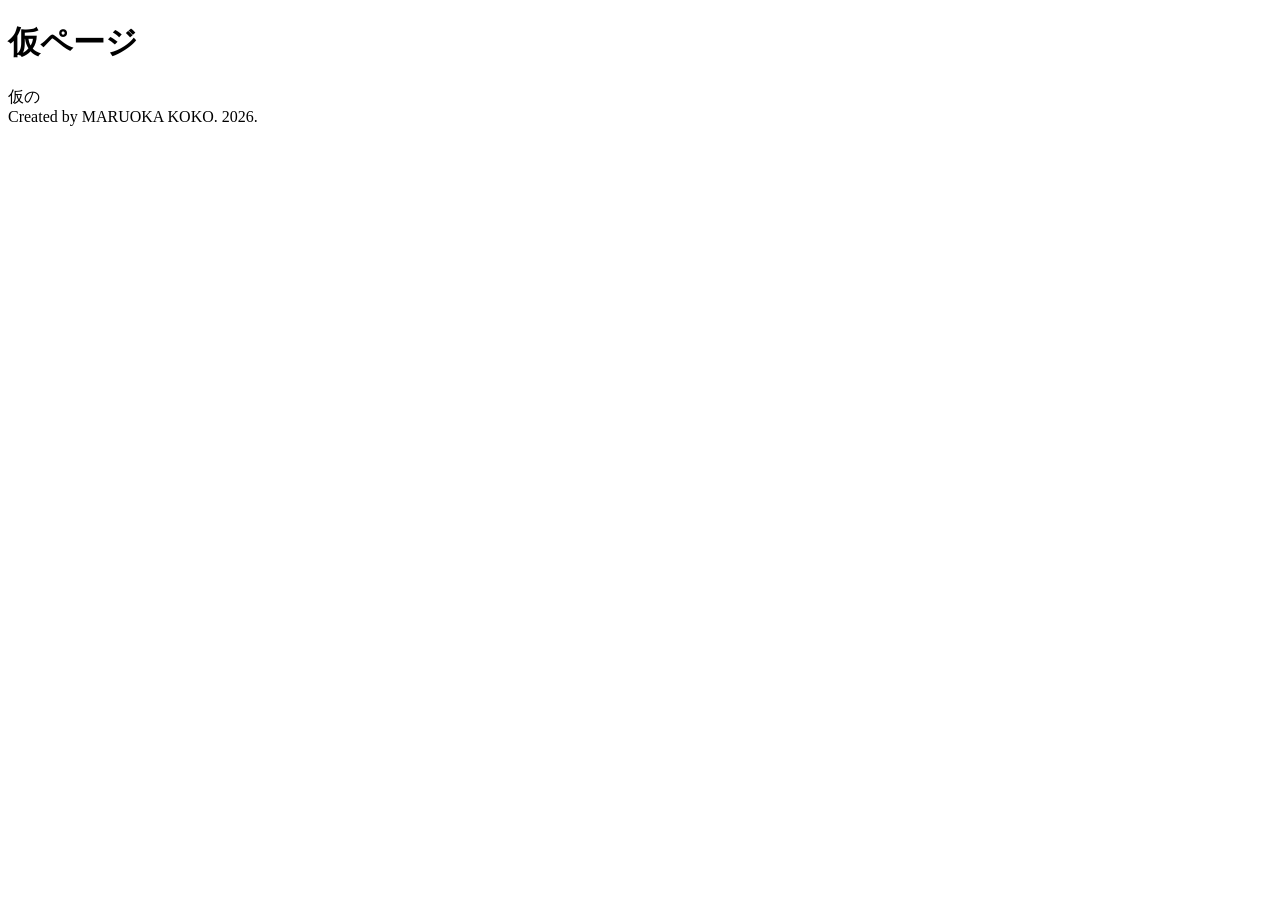
==== docs/index.html @ e505d722 "Add files via upload" ====
<!DOCTYPE html>
<html lang="ja">
<head>
    <meta charset="UTF-8">
    <meta name="viewport" content="width=device-width, initial-scale=1.0">
    <title>グループB</title>
    <link rel="stylesheet" href="style.css">
</head>
<body>
    <header>
        <h1>仮ページ</h1>
    </header>

    
    <main>仮の</main>

    <footer>Created by MARUOKA KOKO. 2026.</footer>


</body>
</html>
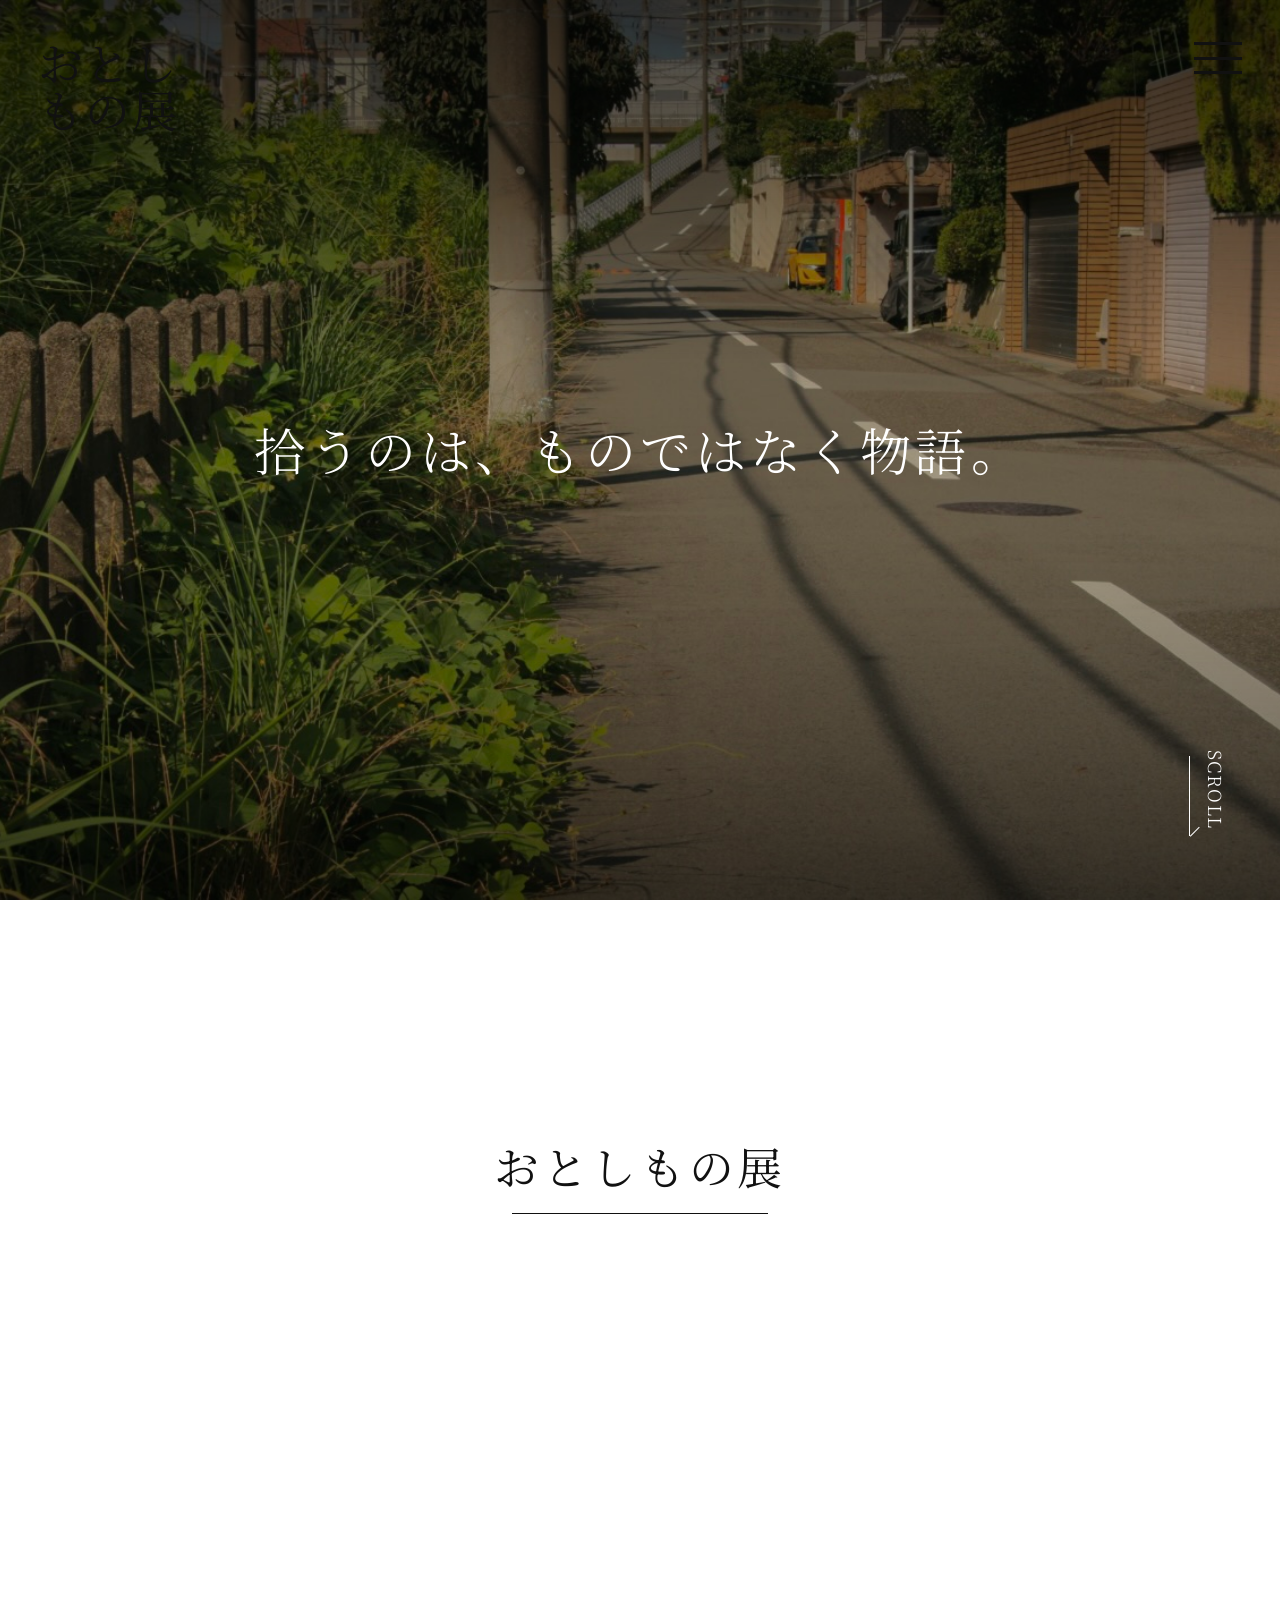
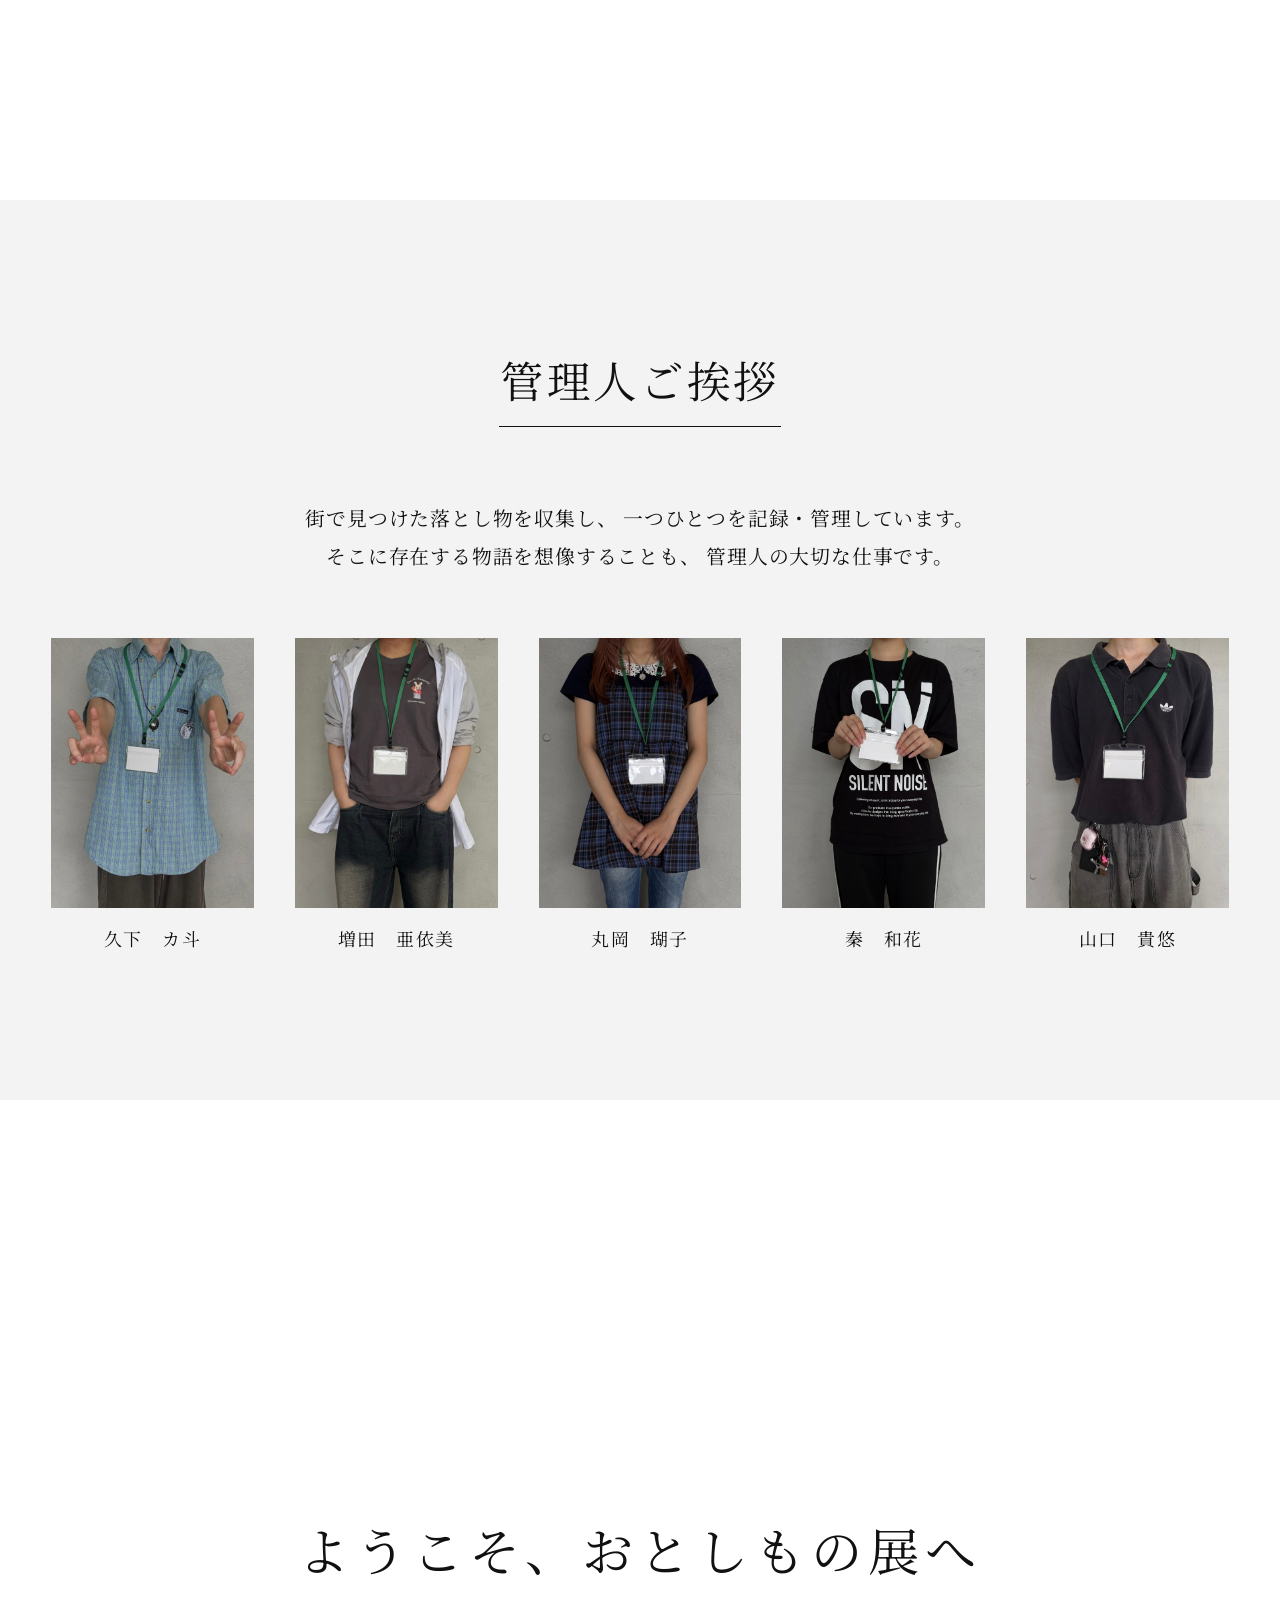
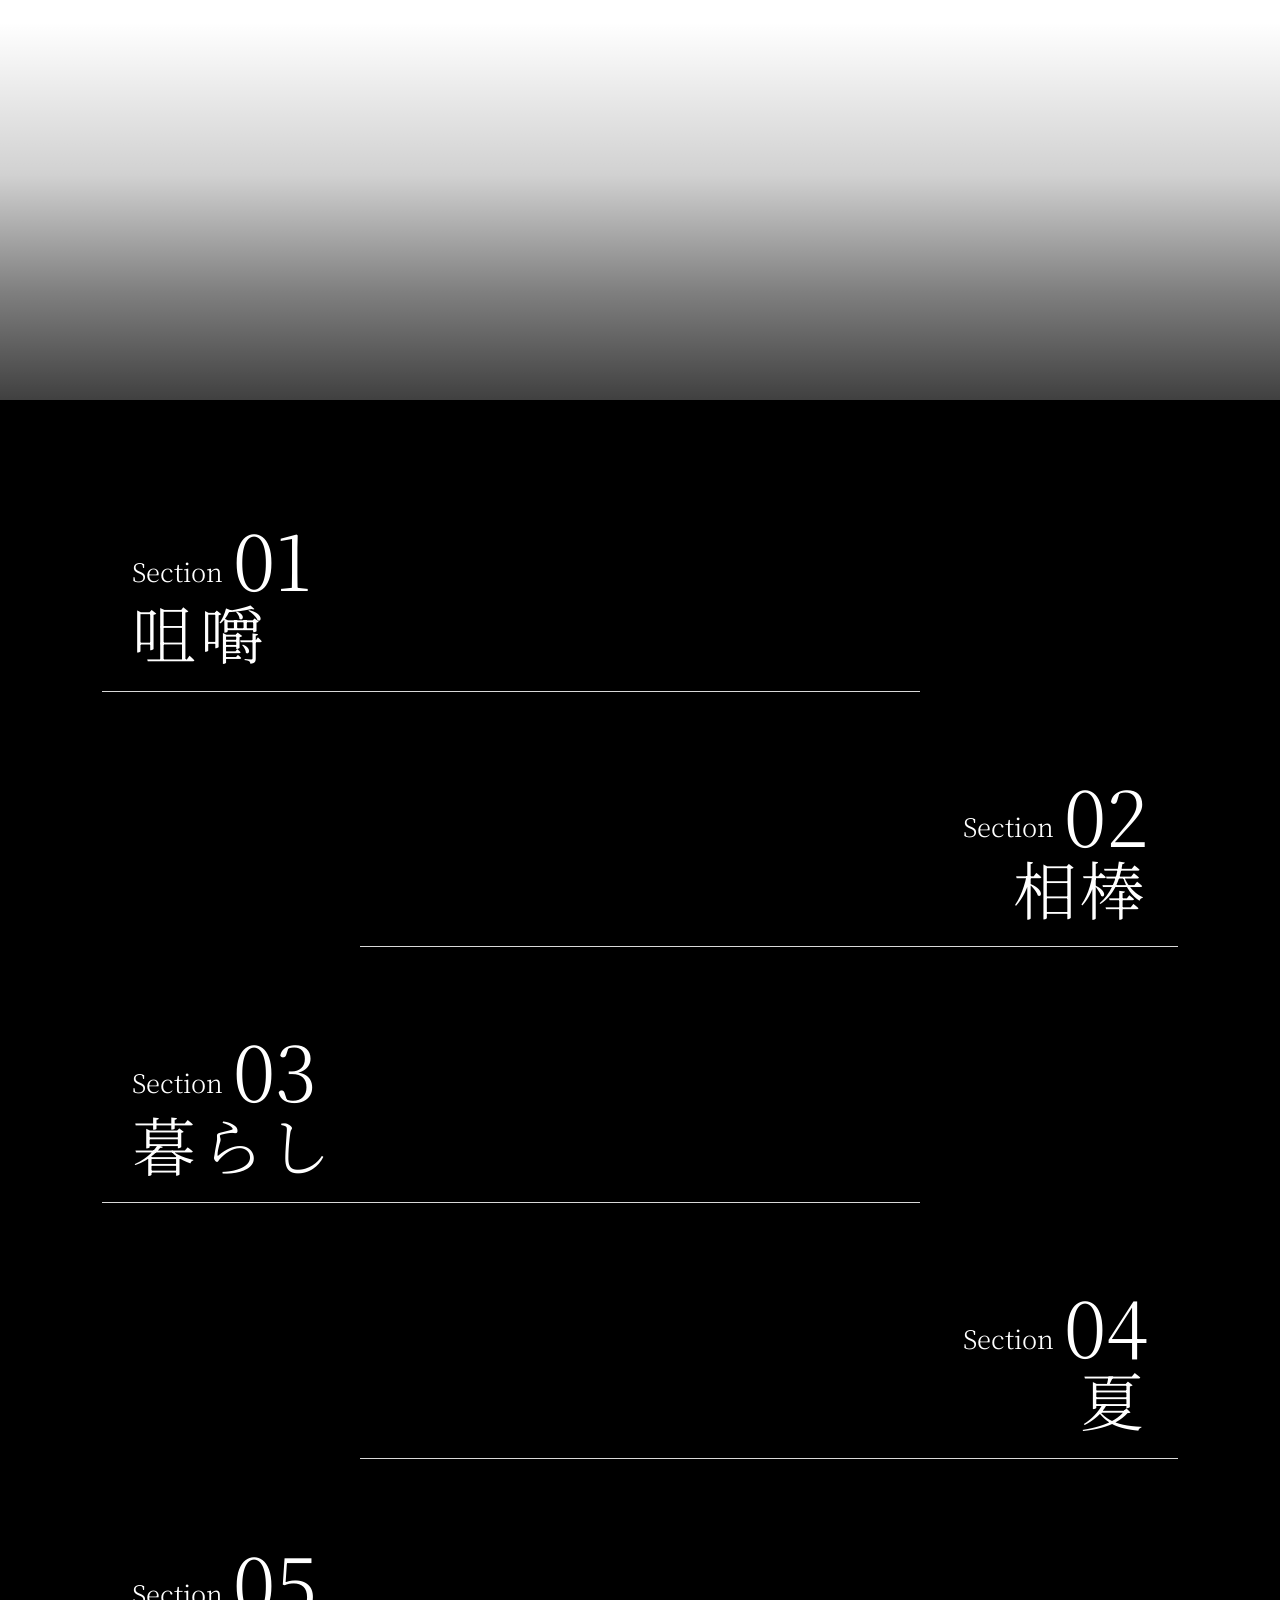
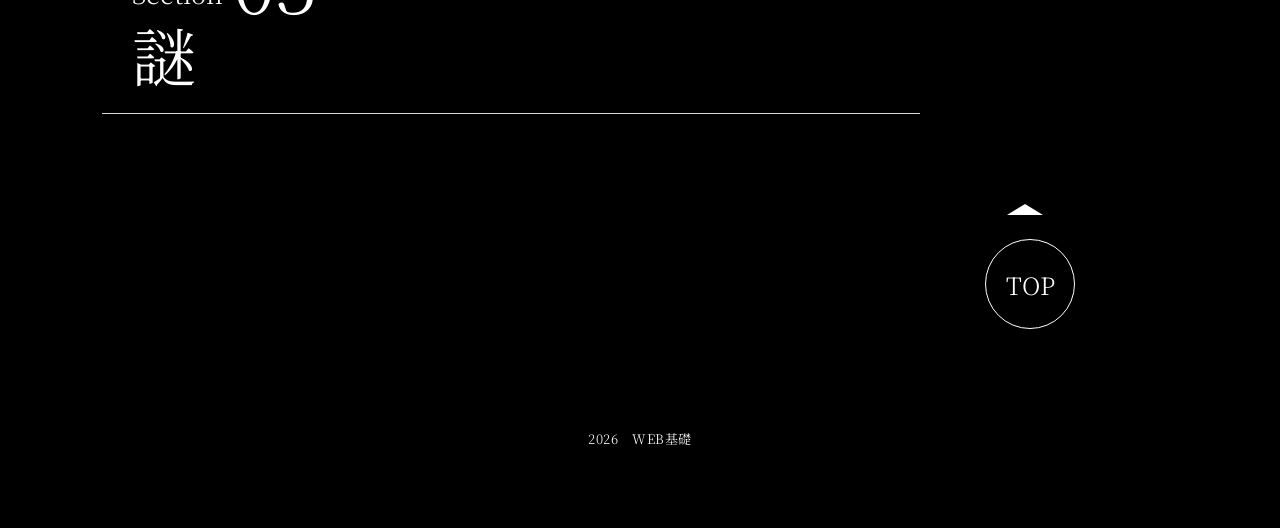
==== commit 4e91e1c7: "Add files via upload" ====
--- a/docs/index.html
+++ b/docs/index.html
@@ -1,21 +1,1029 @@
 <!DOCTYPE html>
 <html lang="ja">
+
 <head>
-    <meta charset="UTF-8">
-    <meta name="viewport" content="width=device-width, initial-scale=1.0">
-    <title>グループB</title>
-    <link rel="stylesheet" href="style.css">
+
+  <!-- ========================================
+       基本設定
+  ========================================= -->
+
+  <meta charset="UTF-8">
+
+  <meta
+    name="viewport"
+    content="width=device-width, initial-scale=1.0"
+  >
+
+  <title>おとしもの展</title>
+
+
+  <!-- ========================================
+       Google Fonts
+  ========================================= -->
+
+  <link
+    rel="preconnect"
+    href="https://fonts.googleapis.com"
+  >
+
+  <link
+    rel="preconnect"
+    href="https://fonts.gstatic.com"
+    crossorigin
+  >
+
+  <link
+    href="https://fonts.googleapis.com/css2?family=Noto+Serif+JP:wght@300;400&display=swap"
+    rel="stylesheet"
+  >
+
+
+  <!-- ========================================
+       CSS
+  ========================================= -->
+
+  <link
+    rel="stylesheet"
+    href="style.css"
+  >
+
 </head>
+
+
 <body>
-    <header>
-        <h1>仮ページ</h1>
-    </header>
-
-    
-    <main>仮の</main>
-
-    <footer>Created by MARUOKA KOKO. 2026.</footer>
-
+
+
+  <!-- ========================================
+       固定ヘッダー
+       ロゴとハンバーガーメニュー
+  ========================================= -->
+
+  <header class="site-header">
+
+    <a
+      href="index.html?home"
+      class="home-logo"
+    >
+      おとし<br>
+      もの展
+    </a>
+
+
+    <button
+      class="menu-button"
+      id="menu-button"
+      type="button"
+      aria-label="メニューを開く"
+      aria-expanded="false"
+      aria-controls="global-menu"
+    >
+      <span></span>
+      <span></span>
+      <span></span>
+    </button>
+
+  </header>
+
+
+  <!-- ========================================
+       メニューを開いたときの暗い背景
+  ========================================= -->
+
+  <div
+    class="menu-backdrop"
+    id="menu-backdrop"
+  ></div>
+
+
+  <!-- ========================================
+       ハンバーガーメニュー
+  ========================================= -->
+
+  <nav
+    class="global-menu"
+    id="global-menu"
+    aria-hidden="true"
+  >
+
+    <div class="global-menu__inner">
+
+      <ul class="global-menu__list">
+
+
+        <!-- TOP -->
+
+        <li class="global-menu__item">
+
+          <a
+            href="index.html?home"
+            class="global-menu__link"
+          >
+
+            <span class="global-menu__text">
+              TOP
+            </span>
+
+            <span class="global-menu__arrow"></span>
+
+          </a>
+
+        </li>
+
+
+        <!-- 管理人ご挨拶 -->
+
+        <li class="global-menu__item">
+
+          <a
+            href="#manager"
+            class="global-menu__link"
+          >
+
+            <span class="global-menu__text">
+              管理人ご挨拶
+            </span>
+
+            <span class="global-menu__arrow"></span>
+
+          </a>
+
+        </li>
+
+
+        <!-- ようこそ、おとしもの展へ -->
+
+        <li class="global-menu__item">
+
+          <a
+            href="#welcome"
+            class="global-menu__link"
+          >
+
+            <span class="global-menu__text">
+              ようこそ、おとしもの展へ
+            </span>
+
+            <span class="global-menu__arrow"></span>
+
+          </a>
+
+        </li>
+
+      </ul>
+
+    </div>
+
+  </nav>
+
+
+  <!-- ========================================
+       オープニングエリア
+       screen1 → screen2 → screen3
+  ========================================= -->
+
+  <main
+    class="first-view snap-page"
+    id="top"
+  >
+
+
+    <!-- ========================================
+         Screen 1
+         最初の白いタイトル画面
+    ========================================= -->
+
+    <section class="screen screen1">
+
+      <h1 class="opening-title">
+        おとし<br>
+        もの展
+      </h1>
+
+    </section>
+
+
+    <!-- ========================================
+         Screen 2
+         黒いメッセージ画面
+    ========================================= -->
+
+    <section class="screen screen2">
+
+      <p class="opening-message">
+        拾うのは、ものではなく物語。
+      </p>
+
+    </section>
+
+
+    <!-- ========================================
+         Screen 3
+         3枚の背景画像が自動で横スライドする画面
+    ========================================= -->
+
+    <section
+      class="screen screen3"
+      data-header-theme="light"
+    >
+
+
+      <!-- 背景画像スライダー -->
+
+      <div
+        class="screen3-slider"
+        aria-hidden="true"
+      >
+
+        <div class="screen3-slider__track">
+
+
+          <!-- 背景画像 1 -->
+
+          <div class="screen3-slide">
+
+            <img
+              src="images/home1.png"
+              alt=""
+            >
+
+          </div>
+
+
+          <!-- 背景画像 2 -->
+
+          <div class="screen3-slide">
+
+            <img
+              src="images/home2.png"
+              alt=""
+            >
+
+          </div>
+
+
+          <!-- 背景画像 3 -->
+
+          <div class="screen3-slide">
+
+            <img
+              src="images/home3.png"
+              alt=""
+            >
+
+          </div>
+
+
+          <!--
+            自然にループさせるため、
+            最後に1枚目と同じ画像を置く
+          -->
+
+          <div class="screen3-slide">
+
+            <img
+              src="images/home1.png"
+              alt=""
+            >
+
+          </div>
+
+        </div>
+
+      </div>
+
+
+      <!-- 背景画像より手前に表示する内容 -->
+
+      <div class="screen3-content">
+
+
+        <!-- メッセージ -->
+
+        <div class="home-message">
+
+          <p>
+            拾うのは、ものではなく物語。
+          </p>
+
+        </div>
+
+
+        <!-- 下方向へのスクロール案内 -->
+
+        <a
+          href="#contents"
+          class="scroll-guide"
+        >
+
+          <span class="scroll-line"></span>
+
+          <span class="scroll-arrow"></span>
+
+          <span class="scroll-text">
+            SCROLL
+          </span>
+
+        </a>
+
+      </div>
+
+    </section>
+
+  </main>
+
+
+  <!-- ========================================
+       おとしもの展について
+       Intro Section
+  ========================================= -->
+
+  <section
+    id="contents"
+    class="intro-section snap-page"
+    data-header-theme="dark"
+  >
+
+    <div class="intro-content">
+
+
+      <!-- 見出し -->
+
+      <h2 class="intro-title fade-up">
+        おとしもの展
+      </h2>
+
+
+      <!-- 見出し下の線 -->
+
+      <span class="intro-line fade-up"></span>
+
+
+      <!-- 紹介文 -->
+
+      <div class="intro-text">
+
+        <p class="fade-up">
+          落とし物には、持ち主だけが知る物語があります。
+        </p>
+
+        <p class="fade-up">
+          この展示では、街に残された小さな痕跡から、
+          誰かの日常を想像します。
+        </p>
+
+        <p class="fade-up">
+          あなたなら、どんな物語を思い描きますか。
+        </p>
+
+      </div>
+
+    </div>
+
+  </section>
+
+
+  <!-- ========================================
+       管理人ご挨拶
+  ========================================= -->
+
+  <section
+    class="manager-section snap-page"
+    id="manager"
+    data-header-theme="dark"
+  >
+
+    <div class="manager-content">
+
+
+      <!-- 管理人セクションの見出し -->
+
+      <div class="manager-heading">
+
+        <h2>
+          管理人ご挨拶
+        </h2>
+
+        <span class="manager-heading-line"></span>
+
+      </div>
+
+
+      <!-- 管理人セクションの説明文 -->
+
+      <div class="manager-description">
+
+        <p>
+          街で見つけた落とし物を収集し、
+          一つひとつを記録・管理しています。
+        </p>
+
+        <p>
+          そこに存在する物語を想像することも、
+          管理人の大切な仕事です。
+        </p>
+
+      </div>
+
+
+      <!-- ========================================
+           管理人一覧
+      ========================================= -->
+
+      <div class="manager-list">
+
+
+        <!-- 管理人 1：久下カ斗 -->
+
+        <figure class="manager-card">
+
+          <button
+            class="manager-card__button"
+            type="button"
+            data-manager="rikito"
+            aria-label="久下カ斗の紹介を見る"
+          >
+
+            <span class="manager-card__image-box">
+
+              <img
+                src="images/rikito.png"
+                alt="管理人 久下カ斗"
+              >
+
+            </span>
+
+            <figcaption>
+              久下　カ斗
+            </figcaption>
+
+          </button>
+
+        </figure>
+
+
+        <!-- 管理人 2：増田亜依美 -->
+
+        <figure class="manager-card">
+
+          <button
+            class="manager-card__button"
+            type="button"
+            data-manager="aimi"
+            aria-label="増田亜依美の紹介を見る"
+          >
+
+            <span class="manager-card__image-box">
+
+              <img
+                src="images/aimi.png"
+                alt="管理人 増田亜依美"
+              >
+
+            </span>
+
+            <figcaption>
+              増田　亜依美
+            </figcaption>
+
+          </button>
+
+        </figure>
+
+
+        <!-- 管理人 3：丸岡瑚子 -->
+
+        <figure class="manager-card">
+
+          <button
+            class="manager-card__button"
+            type="button"
+            data-manager="koko"
+            aria-label="丸岡瑚子の紹介を見る"
+          >
+
+            <span class="manager-card__image-box">
+
+              <img
+                src="images/koko.png"
+                alt="管理人 丸岡瑚子"
+              >
+
+            </span>
+
+            <figcaption>
+              丸岡　瑚子
+            </figcaption>
+
+          </button>
+
+        </figure>
+
+
+        <!-- 管理人 4：秦和花 -->
+
+        <figure class="manager-card">
+
+          <button
+            class="manager-card__button"
+            type="button"
+            data-manager="nodoka"
+            aria-label="秦和花の紹介を見る"
+          >
+
+            <span class="manager-card__image-box">
+
+              <img
+                src="images/nodoka.png"
+                alt="管理人 秦和花"
+              >
+
+            </span>
+
+            <figcaption>
+              秦　和花
+            </figcaption>
+
+          </button>
+
+        </figure>
+
+
+        <!-- 管理人 5：山口貴悠 -->
+
+        <figure class="manager-card">
+
+          <button
+            class="manager-card__button"
+            type="button"
+            data-manager="takaharu"
+            aria-label="山口貴悠の紹介を見る"
+          >
+
+            <span class="manager-card__image-box">
+
+              <img
+                src="images/takaharu.png"
+                alt="管理人 山口貴悠"
+              >
+
+            </span>
+
+            <figcaption>
+              山口　貴悠
+            </figcaption>
+
+          </button>
+
+        </figure>
+
+      </div>
+
+    </div>
+
+  </section>
+
+
+  <!-- ========================================
+       管理人紹介モーダルの暗い背景
+  ========================================= -->
+
+  <div
+    class="staff-modal-backdrop"
+    id="staff-modal-backdrop"
+  ></div>
+
+
+  <!-- ========================================
+       管理人紹介モーダル
+  ========================================= -->
+
+  <section
+    class="staff-modal"
+    id="staff-modal"
+    role="dialog"
+    aria-modal="true"
+    aria-hidden="true"
+    aria-labelledby="staff-modal-title"
+  >
+
+
+    <!-- 管理人モーダルの閉じるボタン -->
+
+    <button
+      class="staff-modal__close"
+      id="staff-modal-close"
+      type="button"
+      aria-label="管理人紹介を閉じる"
+    >
+      <span></span>
+      <span></span>
+    </button>
+
+
+    <div class="staff-modal__inner">
+
+
+      <!-- ========================================
+           左側：スタッフカード
+      ========================================= -->
+
+      <div class="staff-card-area">
+
+
+        <!-- カードストラップ -->
+
+        <div class="card-strap card-strap-left"></div>
+
+        <div class="card-strap card-strap-right"></div>
+
+
+        <!-- カードクリップ -->
+
+        <div class="card-clip">
+
+          <span class="card-clip-hole"></span>
+
+        </div>
+
+
+        <!-- カードホルダー -->
+
+        <div class="card-holder">
+
+          <div class="card-holder-top"></div>
+
+
+          <!-- 管理人カード本体 -->
+
+          <article class="staff-card">
+
+            <p class="staff-card__english">
+              STAFF CARD
+            </p>
+
+
+            <div class="staff-card__body">
+
+
+              <!-- 管理人写真 -->
+
+              <img
+                class="staff-card__photo"
+                id="staff-modal-photo"
+                src=""
+                alt=""
+              >
+
+
+              <!-- 管理人プロフィール -->
+
+              <div class="staff-card__profile">
+
+
+                <!-- 氏名 -->
+
+                <div class="staff-card__name">
+
+                  <span>
+                    氏　名
+                  </span>
+
+                  <h2 id="staff-modal-title">
+                    管理人名
+                  </h2>
+
+                </div>
+
+
+                <!-- 詳細情報 -->
+
+                <dl class="staff-card__details">
+
+
+                  <!-- 役職 -->
+
+                  <div>
+
+                    <dt>
+                      役　職
+                    </dt>
+
+                    <dd id="staff-modal-role"></dd>
+
+                  </div>
+
+
+                  <!-- 誕生日 -->
+
+                  <div>
+
+                    <dt>
+                      誕生日
+                    </dt>
+
+                    <dd id="staff-modal-birthday"></dd>
+
+                  </div>
+
+
+                  <!-- 出身地 -->
+
+                  <div>
+
+                    <dt>
+                      出身地
+                    </dt>
+
+                    <dd id="staff-modal-origin"></dd>
+
+                  </div>
+
+
+                  <!-- 趣味 -->
+
+                  <div>
+
+                    <dt>
+                      趣　味
+                    </dt>
+
+                    <dd id="staff-modal-hobby"></dd>
+
+                  </div>
+
+
+                  <!-- 一言 -->
+
+                  <div>
+
+                    <dt>
+                      一　言
+                    </dt>
+
+                    <dd id="staff-modal-comment"></dd>
+
+                  </div>
+
+                </dl>
+
+              </div>
+
+            </div>
+
+          </article>
+
+        </div>
+
+      </div>
+
+
+      <!-- ========================================
+           右側：管理する落とし物一覧
+      ========================================= -->
+
+      <div class="staff-items-area">
+
+        <h3 class="staff-items-title">
+
+          <span id="staff-modal-short-name"></span>
+
+          が管理する落とし物
+
+        </h3>
+
+
+        <!--
+          JavaScriptによって、
+          各管理人の落とし物リンクが挿入される
+        -->
+
+        <ul
+          class="staff-items-list"
+          id="staff-modal-items"
+        ></ul>
+
+      </div>
+
+    </div>
+
+  </section>
+
+
+  <!-- ========================================
+       Welcome画面
+  ========================================= -->
+
+  <section
+    class="welcome-section snap-page"
+    id="welcome"
+    data-header-theme="dark"
+  >
+
+    <div class="welcome-content">
+
+      <p class="welcome-text welcome-fade">
+        ようこそ、おとしもの展へ
+      </p>
+
+    </div>
+
+  </section>
+
+
+  <!-- ========================================
+       5つのSectionへの目次
+  ========================================= -->
+
+  <section
+    class="index-section"
+    id="index"
+    data-header-theme="light"
+  >
+
+    <div class="index-list">
+
+
+      <!-- ========================================
+           Section 01：咀嚼
+      ========================================= -->
+
+      <a
+        href="sosyaku/index.html"
+        class="index-item index-item-left"
+      >
+
+        <div class="index-heading">
+
+          <span class="index-label">
+            Section
+          </span>
+
+          <span class="index-number">
+            01
+          </span>
+
+        </div>
+
+        <h2 class="index-title">
+          咀嚼
+        </h2>
+
+      </a>
+
+
+      <!-- ========================================
+           Section 02：相棒
+      ========================================= -->
+
+      <a
+        href="aibou/index.html"
+        class="index-item index-item-right"
+      >
+
+        <div class="index-heading">
+
+          <span class="index-label">
+            Section
+          </span>
+
+          <span class="index-number">
+            02
+          </span>
+
+        </div>
+
+        <h2 class="index-title">
+          相棒
+        </h2>
+
+      </a>
+
+
+      <!-- ========================================
+           Section 03：暮らし
+      ========================================= -->
+
+      <a
+        href="kurashi/index.html"
+        class="index-item index-item-left"
+      >
+
+        <div class="index-heading">
+
+          <span class="index-label">
+            Section
+          </span>
+
+          <span class="index-number">
+            03
+          </span>
+
+        </div>
+
+        <h2 class="index-title">
+          暮らし
+        </h2>
+
+      </a>
+
+
+      <!-- ========================================
+           Section 04：夏
+      ========================================= -->
+
+      <a
+        href="natsu/index.html"
+        class="index-item index-item-right"
+      >
+
+        <div class="index-heading">
+
+          <span class="index-label">
+            Section
+          </span>
+
+          <span class="index-number">
+            04
+          </span>
+
+        </div>
+
+        <h2 class="index-title">
+          夏
+        </h2>
+
+      </a>
+
+
+      <!-- ========================================
+           Section 05：謎
+      ========================================= -->
+
+      <a
+        href="nazo/index.html"
+        class="index-item index-item-left"
+      >
+
+        <div class="index-heading">
+
+          <span class="index-label">
+            Section
+          </span>
+
+          <span class="index-number">
+            05
+          </span>
+
+        </div>
+
+        <h2 class="index-title">
+          謎
+        </h2>
+
+      </a>
+
+    </div>
+
+
+    <!-- ========================================
+         ページ最上部へ戻るボタン
+    ========================================= -->
+
+    <a
+      href="#top"
+      class="top-button"
+    >
+
+      <span class="top-arrow"></span>
+
+      <span class="top-circle">
+        TOP
+      </span>
+
+    </a>
+
+
+    <!-- ========================================
+         フッター
+    ========================================= -->
+
+    <footer class="index-footer">
+
+      <p>
+        2026　WEB基礎
+      </p>
+
+    </footer>
+
+  </section>
+
+
+  <!-- ========================================
+       JavaScript
+  ========================================= -->
+
+  <script src="script.js"></script>
 
 </body>
+
 </html>
--- a/docs/style.css
+++ b/docs/style.css
@@ -0,0 +1,3635 @@
+/* ========================================
+   1. 全要素の基本リセット
+======================================== */
+
+*,
+*::before,
+*::after {
+  margin: 0;
+  padding: 0;
+  box-sizing: border-box;
+}
+
+
+/* ========================================
+   2. HTML全体の基本設定
+======================================== */
+
+html {
+  scroll-behavior: smooth;
+  scroll-snap-type: y mandatory;
+}
+
+
+/*
+  Indexセクション付近まで移動したとき、
+  JavaScriptによってno-snapが追加される
+*/
+
+html.no-snap {
+  scroll-snap-type: none;
+}
+
+
+/* ========================================
+   3. Bodyの基本設定
+======================================== */
+
+body {
+  min-width: 320px;
+  margin: 0;
+
+  overflow-x: hidden;
+
+  font-family:
+    "Noto Serif JP",
+    serif;
+
+  background-color: #000000;
+  color: #111111;
+}
+
+
+/*
+  ハンバーガーメニュー表示中と
+  管理人モーダル表示中は、
+  背景ページをスクロールさせない
+*/
+
+body.menu-open,
+body.staff-modal-open {
+  overflow: hidden;
+}
+
+
+/* ========================================
+   4. 画像とボタンの基本設定
+======================================== */
+
+img {
+  max-width: 100%;
+}
+
+button,
+a {
+  -webkit-tap-highlight-color: transparent;
+}
+
+button {
+  font: inherit;
+}
+
+
+/* ========================================
+   5. スクロールスナップ対象ページ
+======================================== */
+
+.snap-page {
+  scroll-snap-align: start;
+  scroll-snap-stop: always;
+}
+
+
+/* ========================================
+   6. 最初の画面全体
+======================================== */
+
+.first-view {
+  position: relative;
+
+  width: 100%;
+  height: 100vh;
+  height: 100svh;
+
+  overflow: hidden;
+
+  background-color: #000000;
+}
+
+
+/* ========================================
+   7. オープニング各画面の共通設定
+======================================== */
+
+.screen {
+  position: absolute;
+  inset: 0;
+
+  width: 100%;
+  height: 100%;
+
+  display: flex;
+  justify-content: center;
+  align-items: center;
+}
+
+
+/* ========================================
+   8. Screen1
+   最初の白いタイトル画面
+======================================== */
+
+.screen1 {
+  z-index: 3;
+
+  background:
+    radial-gradient(
+      ellipse 55% 45% at center,
+      #fafafa 0%,
+      #efefef 35%,
+      #dddddd 70%,
+      #d4d4d4 100%
+    );
+
+  animation:
+    screen1-animation
+    1.5s
+    ease
+    1.5s
+    forwards;
+}
+
+
+/* Screen1のタイトル */
+
+.opening-title {
+  color: #111111;
+
+  font-size:
+    clamp(
+      50px,
+      7vw,
+      100px
+    );
+
+  font-weight: 400;
+  line-height: 1.05;
+  letter-spacing: 0.04em;
+
+  text-align: center;
+}
+
+
+/* ========================================
+   9. Screen2
+   黒いメッセージ画面
+======================================== */
+
+.screen2 {
+  z-index: 2;
+
+  opacity: 0;
+
+  color: #ffffff;
+  background-color: #000000;
+
+  animation:
+    screen2-animation
+    3s
+    ease
+    1.5s
+    forwards;
+}
+
+
+/* Screen2のメッセージ */
+
+.opening-message {
+  width: min(90%, 1200px);
+
+  color: #ffffff;
+
+  font-size:
+    clamp(
+      27px,
+      4vw,
+      65px
+    );
+
+  font-weight: 300;
+  line-height: 1.6;
+  letter-spacing: 0.08em;
+
+  text-align: center;
+}
+
+
+/* ========================================
+   10. Screen3
+   背景画像のホーム画面
+======================================== */
+
+.screen3 {
+  position: relative;
+  z-index: 1;
+
+  overflow: hidden;
+
+  opacity: 0;
+
+  color: #ffffff;
+  background-color: #000000;
+
+  animation:
+    screen3-animation
+    1.5s
+    ease
+    4.5s
+    forwards;
+}
+
+
+/*
+  Screen3上下のグラデーション
+
+  上部はヘッダーを読みやすくし、
+  下部はスクロール案内を見やすくする
+*/
+
+.screen3::before {
+  content: "";
+
+  position: absolute;
+  inset: 0;
+  z-index: 1;
+
+  background:
+    linear-gradient(
+      to bottom,
+      rgba(0, 0, 0, 0.6) 0%,
+      rgba(0, 0, 0, 0.3) 20%,
+      rgba(0, 0, 0, 0) 40%
+    ),
+    linear-gradient(
+      to top,
+      rgba(0, 0, 0, 0.48) 0%,
+      rgba(0, 0, 0, 0.2) 18%,
+      rgba(0, 0, 0, 0) 40%
+    );
+
+  pointer-events: none;
+}
+
+
+/* ========================================
+   11. Screen3背景スライダー
+======================================== */
+
+.screen3-slider {
+  position: absolute;
+  inset: 0;
+  z-index: 0;
+
+  width: 100%;
+  height: 100%;
+
+  overflow: hidden;
+
+  pointer-events: none;
+}
+
+
+/*
+  画像4枚分の横幅
+
+  1枚目
+  2枚目
+  3枚目
+  ループ用の1枚目
+*/
+
+.screen3-slider__track {
+  width: 400%;
+  height: 100%;
+
+  display: flex;
+
+  transform: translate3d(0, 0, 0);
+
+  will-change: transform;
+}
+
+
+/* 1枚あたり全体の4分の1 */
+
+.screen3-slide {
+  flex: 0 0 25%;
+
+  width: 25%;
+  height: 100%;
+}
+
+
+/* スライド画像 */
+
+.screen3-slide img {
+  width: 100%;
+  height: 100%;
+
+  display: block;
+
+  object-fit: cover;
+  object-position: center;
+
+  pointer-events: none;
+  user-select: none;
+}
+
+
+/* ========================================
+   12. Screen3の前面コンテンツ
+======================================== */
+
+.screen3-content {
+  position: relative;
+  z-index: 2;
+
+  width: 100%;
+  height: 100%;
+}
+
+
+/* ========================================
+   13. 固定ヘッダー
+======================================== */
+
+.site-header {
+  position: fixed;
+  top: 0;
+  left: 0;
+  z-index: 1000;
+
+  width: 100%;
+
+  display: flex;
+  justify-content: space-between;
+  align-items: flex-start;
+
+  padding:
+    clamp(
+      24px,
+      3vw,
+      48px
+    );
+
+  opacity: 0;
+
+  pointer-events: none;
+
+  animation:
+    show-fixed-header
+    1s
+    ease
+    5.5s
+    forwards;
+}
+
+
+/*
+  詳細ページなどから戻った場合は、
+  JavaScriptによってskip-openingが追加される
+*/
+
+.site-header.skip-opening {
+  opacity: 1;
+
+  animation: none;
+}
+
+
+/*
+  ヘッダー自体はクリックを通さず、
+  ロゴとメニューボタンだけクリック可能にする
+*/
+
+.site-header .home-logo,
+.site-header .menu-button {
+  pointer-events: auto;
+}
+
+
+/* ========================================
+   14. ヘッダー表示アニメーション
+======================================== */
+
+@keyframes show-fixed-header {
+
+  from {
+    opacity: 0;
+  }
+
+  to {
+    opacity: 1;
+  }
+
+}
+
+
+/* ========================================
+   15. ヘッダーの色変更
+======================================== */
+
+/*
+  白背景セクション上では、
+  JavaScriptによってis-darkが追加される
+*/
+
+.site-header.is-dark .home-logo {
+  color: #111111;
+}
+
+.site-header.is-dark .menu-button span {
+  background-color: #111111;
+}
+
+
+/*
+  メニューを開いている間は、
+  背景に関係なく白へ戻す
+*/
+
+.site-header.menu-is-open .home-logo {
+  color: #ffffff;
+}
+
+.site-header.menu-is-open .menu-button span {
+  background-color: #ffffff;
+}
+
+
+/* ========================================
+   16. トップページロゴ
+======================================== */
+
+.home-logo {
+  color: #ffffff;
+
+  font-size:
+    clamp(
+      28px,
+      3.5vw,
+      54px
+    );
+
+  font-weight: 400;
+  line-height: 1.05;
+  letter-spacing: 0.04em;
+
+  text-decoration: none;
+
+  transition:
+    color
+    0.5s
+    ease;
+}
+
+
+/* ロゴのキーボード操作時 */
+
+.home-logo:focus-visible {
+  outline:
+    2px
+    solid
+    currentColor;
+
+  outline-offset: 8px;
+}
+
+
+/* ========================================
+   17. ハンバーガーボタンの基本形
+======================================== */
+
+.menu-button {
+  position: relative;
+  z-index: 1100;
+
+  width: 48px;
+  height: 40px;
+
+  display: flex;
+  flex-direction: column;
+  justify-content: space-between;
+
+  flex-shrink: 0;
+
+  padding: 4px 0;
+
+  border: none;
+  background: transparent;
+
+  cursor: pointer;
+
+  transition:
+    transform
+    0.4s
+    ease;
+}
+
+
+/* ハンバーガーの3本線 */
+
+.menu-button span {
+  display: block;
+
+  width: 100%;
+  height: 3px;
+
+  background-color: #ffffff;
+
+  transform-origin: center;
+
+  transition:
+    transform
+    0.45s
+    cubic-bezier(0.76, 0, 0.24, 1),
+
+    opacity
+    0.25s
+    ease,
+
+    background-color
+    0.5s
+    ease;
+}
+
+
+/* キーボード操作時 */
+
+.menu-button:focus-visible {
+  outline:
+    2px
+    solid
+    currentColor;
+
+  outline-offset: 8px;
+}
+
+
+/* メニューを開いたときの1本目 */
+
+.menu-button.is-open span:nth-child(1) {
+  transform:
+    translateY(14.5px)
+    rotate(45deg);
+}
+
+
+/* メニューを開いたときの2本目 */
+
+.menu-button.is-open span:nth-child(2) {
+  opacity: 0;
+
+  transform:
+    scaleX(0);
+}
+
+
+/* メニューを開いたときの3本目 */
+
+.menu-button.is-open span:nth-child(3) {
+  transform:
+    translateY(-14.5px)
+    rotate(-45deg);
+}
+
+
+/* ========================================
+   18. Screen3中央メッセージ
+======================================== */
+
+.home-message {
+  position: absolute;
+  top: 50%;
+  left: 50%;
+  z-index: 2;
+
+  width: 90%;
+
+  transform:
+    translate(-50%, -50%);
+
+  text-align: center;
+}
+
+.home-message p {
+  color: #ffffff;
+
+  font-size:
+    clamp(
+      28px,
+      4vw,
+      64px
+    );
+
+  font-weight: 300;
+  line-height: 1.6;
+  letter-spacing: 0.08em;
+}
+
+
+/* ========================================
+   19. 下方向へのスクロール案内
+======================================== */
+
+.scroll-guide {
+  position: absolute;
+
+  right:
+    clamp(
+      25px,
+      4vw,
+      65px
+    );
+
+  bottom:
+    clamp(
+      25px,
+      5vw,
+      70px
+    );
+
+  z-index: 2;
+
+  display: flex;
+  align-items: center;
+
+  color: #ffffff;
+  text-decoration: none;
+
+  transition:
+    opacity
+    0.35s
+    ease;
+}
+
+.scroll-guide:hover {
+  opacity: 0.65;
+}
+
+
+/* SCROLLの文字 */
+
+.scroll-text {
+  writing-mode: vertical-rl;
+
+  font-size: 18px;
+  font-weight: 300;
+  letter-spacing: 0.08em;
+}
+
+
+/* 縦線 */
+
+.scroll-line {
+  width: 1px;
+  height: 80px;
+
+  display: block;
+
+  margin-top: 12px;
+
+  background-color: #ffffff;
+}
+
+
+/* 矢印先端 */
+
+.scroll-arrow {
+  position: relative;
+
+  top: 44px;
+  right: 5.5px;
+
+  width: 13px;
+  height: 13px;
+
+  display: block;
+
+  margin-top: -13px;
+
+  border-right:
+    1px
+    solid
+    #ffffff;
+
+  transform:
+    rotate(45deg);
+}
+
+
+/* ========================================
+   20. Screen1アニメーション
+======================================== */
+
+@keyframes screen1-animation {
+
+  0% {
+    opacity: 1;
+    filter: blur(0);
+    visibility: visible;
+  }
+
+  100% {
+    opacity: 0;
+    filter: blur(20px);
+    visibility: hidden;
+  }
+
+}
+
+
+/* ========================================
+   21. Screen2アニメーション
+======================================== */
+
+@keyframes screen2-animation {
+
+  0% {
+    opacity: 0;
+    filter: blur(20px);
+    visibility: visible;
+  }
+
+  35% {
+    opacity: 1;
+    filter: blur(0);
+  }
+
+  65% {
+    opacity: 1;
+    filter: blur(0);
+  }
+
+  100% {
+    opacity: 0;
+    filter: blur(20px);
+    visibility: hidden;
+  }
+
+}
+
+
+/* ========================================
+   22. Screen3アニメーション
+======================================== */
+
+@keyframes screen3-animation {
+
+  0% {
+    opacity: 0;
+    filter: blur(25px);
+  }
+
+  100% {
+    opacity: 1;
+    filter: blur(0);
+  }
+
+}
+
+
+/* ========================================
+   23. おとしもの展紹介セクション
+======================================== */
+
+.intro-section {
+  width: 100%;
+  min-height: 100vh;
+  min-height: 100svh;
+
+  display: flex;
+  justify-content: center;
+  align-items: center;
+
+  padding:
+    clamp(
+      80px,
+      10vh,
+      140px
+    )
+    24px;
+
+  background-color: #ffffff;
+  color: #111111;
+}
+
+
+/* Introの内容 */
+
+.intro-content {
+  width: 100%;
+  max-width: 1100px;
+
+  margin: 0 auto;
+
+  display: flex;
+  flex-direction: column;
+  align-items: center;
+
+  text-align: center;
+}
+
+
+/* Introの見出し */
+
+.intro-title {
+  font-size:
+    clamp(
+      32px,
+      3.5vw,
+      52px
+    );
+
+  font-weight: 400;
+  line-height: 1.5;
+  letter-spacing: 0.08em;
+}
+
+
+/* 見出し下の線 */
+
+.intro-line {
+  width:
+    clamp(
+      180px,
+      20vw,
+      260px
+    );
+
+  height: 1px;
+
+  display: block;
+
+  margin-top: 14px;
+
+  background-color: #111111;
+}
+
+
+/* Introの文章エリア */
+
+.intro-text {
+  width: 100%;
+
+  margin-top:
+    clamp(
+      70px,
+      10vh,
+      120px
+    );
+
+  display: flex;
+  flex-direction: column;
+  align-items: center;
+
+  gap:
+    clamp(
+      42px,
+      7vh,
+      80px
+    );
+}
+
+
+/* Introの各文章 */
+
+.intro-text p {
+  width: 100%;
+
+  font-size:
+    clamp(
+      18px,
+      1.8vw,
+      28px
+    );
+
+  font-weight: 400;
+  line-height: 2;
+  letter-spacing: 0.04em;
+
+  text-align: center;
+}
+
+
+/* ========================================
+   24. Introフェードアニメーション
+======================================== */
+
+.fade-up {
+  opacity: 0;
+
+  transform:
+    translateY(35px);
+
+  transition:
+    opacity
+    1.1s
+    ease,
+
+    transform
+    1.1s
+    ease;
+}
+
+
+/*
+  JavaScriptによってis-visibleが付くと表示
+*/
+
+.fade-up.is-visible {
+  opacity: 1;
+
+  transform:
+    translateY(0);
+}
+
+
+/* ========================================
+   25. 管理人ご挨拶セクション
+======================================== */
+
+.manager-section {
+  width: 100%;
+  min-height: 100vh;
+  min-height: 100svh;
+
+  display: flex;
+  justify-content: center;
+  align-items: center;
+
+  padding:
+    clamp(
+      70px,
+      9vh,
+      120px
+    )
+    clamp(
+      24px,
+      4vw,
+      70px
+    );
+
+  background-color: #f3f3f3;
+  color: #111111;
+}
+
+
+/* 管理人セクションの内容 */
+
+.manager-content {
+  width: 100%;
+  max-width: 1400px;
+
+  margin: 0 auto;
+
+  display: flex;
+  flex-direction: column;
+  align-items: center;
+
+  text-align: center;
+}
+
+
+/* ========================================
+   26. 管理人セクションの見出し
+======================================== */
+
+.manager-heading h2 {
+  font-size:
+    clamp(
+      32px,
+      3.4vw,
+      52px
+    );
+
+  font-weight: 400;
+  line-height: 1.5;
+  letter-spacing: 0.06em;
+}
+
+
+/* 見出し下の線 */
+
+.manager-heading-line {
+  width:
+    clamp(
+      200px,
+      22vw,
+      300px
+    );
+
+  height: 1px;
+
+  display: block;
+
+  margin:
+    14px
+    auto
+    0;
+
+  background-color: #111111;
+}
+
+
+/* ========================================
+   27. 管理人セクション説明文
+======================================== */
+
+.manager-description {
+  margin-top:
+    clamp(
+      65px,
+      8vh,
+      100px
+    );
+}
+
+.manager-description p {
+  font-size:
+    clamp(
+      16px,
+      1.55vw,
+      25px
+    );
+
+  font-weight: 400;
+  line-height: 1.9;
+  letter-spacing: 0.04em;
+}
+
+
+/* ========================================
+   28. 管理人一覧
+======================================== */
+
+.manager-list {
+  width: 100%;
+
+  margin-top:
+    clamp(
+      55px,
+      7vh,
+      90px
+    );
+
+  display: grid;
+
+  grid-template-columns:
+    repeat(
+      5,
+      minmax(0, 1fr)
+    );
+
+  gap:
+    clamp(
+      20px,
+      3.2vw,
+      60px
+    );
+}
+
+
+/* 管理人カード */
+
+.manager-card {
+  min-width: 0;
+  margin: 0;
+
+  display: flex;
+  flex-direction: column;
+  align-items: center;
+}
+
+
+/* 管理人カードのボタン */
+
+.manager-card__button {
+  width: 100%;
+
+  padding: 0;
+
+  border: none;
+  background: transparent;
+  color: #111111;
+
+  font-family: inherit;
+
+  cursor: pointer;
+}
+
+
+/* 管理人画像を囲む枠 */
+
+.manager-card__image-box {
+  width: 100%;
+  aspect-ratio: 3 / 4;
+
+  display: block;
+
+  overflow: hidden;
+
+  background-color: #dddddd;
+}
+
+
+/* 管理人画像 */
+
+.manager-card__image-box img {
+  width: 100%;
+  height: 100%;
+
+  display: block;
+
+  object-fit: cover;
+  object-position: center;
+
+  transition:
+    transform
+    0.55s
+    cubic-bezier(0.22, 1, 0.36, 1),
+
+    filter
+    0.55s
+    ease;
+}
+
+
+/* 管理人名 */
+
+.manager-card__button figcaption {
+  margin-top: 16px;
+
+  font-size:
+    clamp(
+      15px,
+      1.4vw,
+      22px
+    );
+
+  font-weight: 400;
+  line-height: 1.6;
+  letter-spacing: 0.08em;
+
+  transition:
+    opacity
+    0.35s
+    ease,
+
+    transform
+    0.35s
+    ease;
+}
+
+
+/* マウスを置いたときの画像 */
+
+.manager-card__button:hover img {
+  transform:
+    scale(1.1);
+
+  filter:
+    brightness(0.92);
+}
+
+
+/* マウスを置いたときの名前 */
+
+.manager-card__button:hover figcaption {
+  opacity: 0.7;
+
+  transform:
+    translateY(4px);
+}
+
+
+/* キーボード操作時 */
+
+.manager-card__button:focus-visible {
+  outline:
+    2px
+    solid
+    #111111;
+
+  outline-offset: 8px;
+}
+
+
+/* ========================================
+   29. Welcomeセクション
+======================================== */
+
+.welcome-section {
+  position: relative;
+
+  width: 100%;
+  min-height: 100vh;
+  min-height: 100svh;
+
+  display: flex;
+  justify-content: center;
+  align-items: center;
+
+  overflow: hidden;
+
+  background-color: #ffffff;
+  color: #111111;
+}
+
+
+/* Welcome下部のグラデーション */
+
+.welcome-section::before {
+  content: "";
+
+  position: absolute;
+  inset: 0;
+  z-index: 0;
+
+  background:
+    linear-gradient(
+      to top,
+      rgba(0, 0, 0, 0.75) 0%,
+      rgba(0, 0, 0, 0.5) 12%,
+      rgba(0, 0, 0, 0.18) 25%,
+      rgba(0, 0, 0, 0) 42%
+    );
+
+  pointer-events: none;
+}
+
+
+/* Welcomeの内容 */
+
+.welcome-content {
+  position: relative;
+  z-index: 1;
+
+  width: 100%;
+
+  padding: 24px;
+
+  text-align: center;
+}
+
+
+/* Welcomeメッセージ */
+
+.welcome-text {
+  font-size:
+    clamp(
+      30px,
+      4vw,
+      58px
+    );
+
+  font-weight: 400;
+  line-height: 1.6;
+  letter-spacing: 0.12em;
+}
+
+
+/* ========================================
+   30. Welcomeフェードアニメーション
+======================================== */
+
+.welcome-fade {
+  opacity: 0;
+
+  transform:
+    translateY(40px);
+
+  transition:
+    opacity
+    1.4s
+    ease,
+
+    transform
+    1.4s
+    ease;
+}
+
+.welcome-fade.is-visible {
+  opacity: 1;
+
+  transform:
+    translateY(0);
+}
+
+
+/* ========================================
+   31. Section目次全体
+======================================== */
+
+.index-section {
+  position: relative;
+
+  width: 100%;
+  min-height: 100vh;
+  min-height: 100svh;
+
+  padding:
+    clamp(
+      100px,
+      14vh,
+      180px
+    )
+    clamp(
+      40px,
+      8vw,
+      140px
+    )
+    70px;
+
+  background-color: #000000;
+  color: #ffffff;
+}
+
+
+/* Sectionリンク一覧 */
+
+.index-list {
+  width: 100%;
+  max-width: 1100px;
+
+  margin: 0 auto;
+}
+
+
+/* ========================================
+   32. 各Sectionリンク
+======================================== */
+
+.index-item {
+  width: 76%;
+
+  display: block;
+
+  padding:
+    0
+    30px
+    24px;
+
+  margin-bottom:
+    clamp(
+      70px,
+      10vh,
+      130px
+    );
+
+  border-bottom:
+    1px
+    solid
+    rgba(255, 255, 255, 0.85);
+
+  color: #ffffff;
+  text-decoration: none;
+
+  transition:
+    opacity
+    0.4s
+    ease,
+
+    transform
+    0.4s
+    ease;
+}
+
+
+/* 左寄せのSection */
+
+.index-item-left {
+  margin-right: auto;
+
+  text-align: left;
+}
+
+
+/* 右寄せのSection */
+
+.index-item-right {
+  margin-left: auto;
+
+  text-align: right;
+}
+
+
+/* Sectionと番号 */
+
+.index-heading {
+  display: flex;
+  align-items: flex-end;
+
+  gap: 10px;
+}
+
+
+/* 右側リンクの見出し */
+
+.index-item-right .index-heading {
+  justify-content: flex-end;
+}
+
+
+/* Sectionの文字 */
+
+.index-label {
+  padding-bottom: 7px;
+
+  font-size:
+    clamp(
+      18px,
+      2vw,
+      32px
+    );
+
+  font-weight: 300;
+  line-height: 1;
+}
+
+
+/* Section番号 */
+
+.index-number {
+  font-size:
+    clamp(
+      48px,
+      6vw,
+      90px
+    );
+
+  font-weight: 300;
+  line-height: 0.85;
+}
+
+
+/* Sectionタイトル */
+
+.index-title {
+  margin-top: 5px;
+
+  font-size:
+    clamp(
+      42px,
+      5vw,
+      76px
+    );
+
+  font-weight: 300;
+  line-height: 1.1;
+  letter-spacing: 0.05em;
+}
+
+
+/* Sectionリンクにマウスを置いたとき */
+
+.index-item:hover {
+  opacity: 0.65;
+
+  transform:
+    translateY(-6px);
+}
+
+
+/* キーボード操作時 */
+
+.index-item:focus-visible {
+  outline:
+    2px
+    solid
+    #ffffff;
+
+  outline-offset: 10px;
+}
+
+
+/* ========================================
+   33. ページ最上部へ戻るボタン
+======================================== */
+
+.top-button {
+  position: relative;
+
+  width: 100px;
+  height: 125px;
+
+  margin:
+    20px
+    clamp(
+      20px,
+      8vw,
+      120px
+    )
+    100px
+    auto;
+
+  display: flex;
+  justify-content: flex-end;
+  align-items: flex-end;
+
+  color: #ffffff;
+  text-decoration: none;
+}
+
+
+/* 上向き矢印 */
+
+.top-arrow {
+  position: absolute;
+  top: 0;
+  left: 50%;
+
+  width: 0;
+  height: 0;
+
+  border-right:
+    18px
+    solid
+    transparent;
+
+  border-bottom:
+    11px
+    solid
+    #ffffff;
+
+  border-left:
+    18px
+    solid
+    transparent;
+
+  transform:
+    translateX(-50%);
+}
+
+
+/* 円形のTOPボタン */
+
+.top-circle {
+  width: 90px;
+  height: 90px;
+
+  display: flex;
+  justify-content: center;
+  align-items: center;
+
+  border:
+    1px
+    solid
+    #ffffff;
+
+  border-radius: 50%;
+
+  font-size: 24px;
+  font-weight: 300;
+
+  transition:
+    color
+    0.3s
+    ease,
+
+    background-color
+    0.3s
+    ease,
+
+    transform
+    0.3s
+    ease;
+}
+
+
+/* TOPボタンにマウスを置いたとき */
+
+.top-button:hover .top-circle {
+  color: #000000;
+  background-color: #ffffff;
+
+  transform:
+    translateY(-4px);
+}
+
+
+/* キーボード操作時 */
+
+.top-button:focus-visible {
+  outline:
+    2px
+    solid
+    #ffffff;
+
+  outline-offset: 10px;
+}
+
+
+/* ========================================
+   34. フッター
+======================================== */
+
+.index-footer {
+  padding-bottom: 10px;
+
+  text-align: center;
+}
+
+.index-footer p {
+  font-size: 13px;
+  font-weight: 300;
+  letter-spacing: 0.04em;
+}
+
+
+/* ========================================
+   35. 画面幅900px以下
+======================================== */
+
+@media (max-width: 900px) {
+
+  /*
+    固定ヘッダー
+  */
+
+  .site-header {
+    padding:
+      26px
+      24px;
+  }
+
+
+  /*
+    管理人一覧を2列にする
+  */
+
+  .manager-section {
+    min-height: auto;
+  }
+
+  .manager-list {
+    grid-template-columns:
+      repeat(
+        2,
+        minmax(0, 1fr)
+      );
+
+    gap:
+      48px
+      28px;
+  }
+
+
+  /*
+    Sectionリンクを少し広げる
+  */
+
+  .index-item {
+    width: 90%;
+  }
+
+}
+
+
+/* ========================================
+   36. 画面幅600px以下
+======================================== */
+
+@media (max-width: 600px) {
+
+  /*
+    オープニングタイトル
+  */
+
+  .opening-title {
+    font-size:
+      clamp(
+        50px,
+        16vw,
+        78px
+      );
+  }
+
+
+  /*
+    オープニングメッセージ
+  */
+
+  .opening-message,
+  .home-message p {
+    font-size:
+      clamp(
+        24px,
+        7.4vw,
+        38px
+      );
+
+    line-height: 1.75;
+  }
+
+
+  /*
+    固定ヘッダー
+  */
+
+  .site-header {
+    padding:
+      22px
+      20px;
+  }
+
+  .home-logo {
+    font-size: 30px;
+  }
+
+  .menu-button {
+    width: 40px;
+    height: 34px;
+  }
+
+  .menu-button span {
+    height: 2px;
+  }
+
+  .menu-button.is-open span:nth-child(1) {
+    transform:
+      translateY(12px)
+      rotate(45deg);
+  }
+
+  .menu-button.is-open span:nth-child(3) {
+    transform:
+      translateY(-12px)
+      rotate(-45deg);
+  }
+
+
+  /*
+    スクロール案内
+  */
+
+  .scroll-guide {
+    right: 22px;
+    bottom: 28px;
+  }
+
+  .scroll-text {
+    font-size: 14px;
+  }
+
+  .scroll-line {
+    height: 58px;
+  }
+
+  .scroll-arrow {
+    top: 33px;
+  }
+
+
+  /*
+    Intro
+  */
+
+  .intro-section {
+    padding:
+      100px
+      24px;
+  }
+
+  .intro-text {
+    margin-top: 62px;
+
+    gap: 44px;
+  }
+
+  .intro-text p {
+    font-size: 17px;
+    line-height: 2.15;
+  }
+
+
+  /*
+    管理人セクション
+  */
+
+  .manager-section {
+    padding:
+      100px
+      24px;
+  }
+
+  .manager-description {
+    margin-top: 55px;
+  }
+
+  .manager-description p {
+    font-size: 16px;
+    line-height: 2;
+  }
+
+
+  /*
+    管理人一覧を1列にする
+  */
+
+  .manager-list {
+    max-width: 290px;
+
+    grid-template-columns: 1fr;
+
+    gap: 52px;
+  }
+
+
+  /*
+    Welcome
+  */
+
+  .welcome-content {
+    padding:
+      24px
+      20px;
+  }
+
+  .welcome-text {
+    font-size:
+      clamp(
+        25px,
+        7.5vw,
+        38px
+      );
+
+    line-height: 1.8;
+    letter-spacing: 0.08em;
+  }
+
+
+  /*
+    Index
+  */
+
+  .index-section {
+    padding:
+      100px
+      24px
+      60px;
+  }
+
+  .index-item {
+    width: 95%;
+
+    padding:
+      0
+      10px
+      20px;
+
+    margin-bottom: 90px;
+  }
+
+  .index-label {
+    font-size: 17px;
+  }
+
+  .index-number {
+    font-size: 53px;
+  }
+
+  .index-title {
+    font-size: 44px;
+  }
+
+
+  /*
+    TOPボタン
+  */
+
+  .top-button {
+    margin:
+      10px
+      10px
+      80px
+      auto;
+  }
+
+}
+
+
+/* ========================================
+   37. 動きを減らす設定を使用している場合
+======================================== */
+
+@media (prefers-reduced-motion: reduce) {
+
+  html {
+    scroll-behavior: auto;
+  }
+
+  .screen1,
+  .screen2,
+  .screen3,
+  .site-header {
+    animation-duration: 0.01ms;
+    animation-delay: 0ms;
+  }
+
+  .fade-up,
+  .welcome-fade,
+  .manager-card__image-box img,
+  .manager-card__button figcaption,
+  .index-item,
+  .top-circle {
+    transition-duration: 0.01ms;
+  }
+
+}
+
+/* ========================================
+   38. ハンバーガーメニュー背景
+======================================== */
+
+.menu-backdrop {
+  position: fixed;
+  inset: 0;
+  z-index: 900;
+
+  background-color:
+    rgba(0, 0, 0, 0.55);
+
+  opacity: 0;
+  visibility: hidden;
+
+  pointer-events: none;
+
+  transition:
+    opacity
+    0.45s
+    ease,
+
+    visibility
+    0.45s
+    ease;
+}
+
+
+/*
+  JavaScriptによってis-openが付くと表示
+*/
+
+.menu-backdrop.is-open {
+  opacity: 1;
+  visibility: visible;
+
+  pointer-events: auto;
+}
+
+
+/* ========================================
+   39. ハンバーガーメニュー本体
+======================================== */
+
+.global-menu {
+  position: fixed;
+  top: 0;
+  left: 0;
+  z-index: 950;
+
+  /*
+    画面幅の約4/7
+  */
+
+  width:
+    calc(
+      100vw * 4 / 7
+    );
+
+  /*
+    画面高の約10/13
+  */
+
+  height:
+    calc(
+      100svh * 10 / 13
+    );
+
+  min-width: 680px;
+  min-height: 580px;
+
+  overflow: hidden;
+
+  color: #ffffff;
+  background-color: #000000;
+
+  transform:
+    translate(-105%, -6%);
+
+  visibility: hidden;
+
+  pointer-events: none;
+
+  transition:
+    transform
+    0.65s
+    cubic-bezier(0.76, 0, 0.24, 1),
+
+    visibility
+    0.65s
+    ease;
+}
+
+
+/*
+  JavaScriptによってis-openが付くと表示
+*/
+
+.global-menu.is-open {
+  transform:
+    translate(0, 0);
+
+  visibility: visible;
+
+  pointer-events: auto;
+}
+
+
+/* ========================================
+   40. メニュー内部
+======================================== */
+
+.global-menu__inner {
+  width: 100%;
+  height: 100%;
+
+  display: flex;
+  align-items: center;
+
+  padding:
+    clamp(
+      150px,
+      18vh,
+      220px
+    )
+    clamp(
+      30px,
+      3vw,
+      50px
+    )
+    clamp(
+      50px,
+      7vh,
+      90px
+    );
+}
+
+
+/* メニューリスト */
+
+.global-menu__list {
+  width: 100%;
+
+  margin: 0;
+  padding: 0;
+
+  border-top:
+    1px
+    solid
+    rgba(255, 255, 255, 0.8);
+
+  list-style: none;
+}
+
+
+/* 各メニュー項目 */
+
+.global-menu__item {
+  width: 100%;
+
+  border-bottom:
+    1px
+    solid
+    rgba(255, 255, 255, 0.8);
+}
+
+
+/* ========================================
+   41. メニューリンク
+======================================== */
+
+.global-menu__link {
+  width: 100%;
+
+  display: flex;
+  justify-content: space-between;
+  align-items: center;
+
+  padding:
+    clamp(
+      20px,
+      2.5vh,
+      34px
+    )
+    8px;
+
+  color: #ffffff;
+  text-decoration: none;
+}
+
+
+/* メニュー文字 */
+
+.global-menu__text {
+  font-size:
+    clamp(
+      25px,
+      2.8vw,
+      46px
+    );
+
+  font-weight: 300;
+  line-height: 1.4;
+  letter-spacing: 0.06em;
+
+  transition:
+    opacity
+    0.35s
+    ease,
+
+    transform
+    0.35s
+    ease;
+}
+
+
+/* ========================================
+   42. メニュー右側の矢印
+======================================== */
+
+.global-menu__arrow {
+  position: relative;
+
+  width: 44px;
+  height: 28px;
+
+  display: block;
+
+  flex-shrink: 0;
+
+  margin-left: 30px;
+
+  transition:
+    transform
+    0.4s
+    cubic-bezier(0.22, 1, 0.36, 1);
+}
+
+
+/* 三角形の矢印 */
+
+.global-menu__arrow::before {
+  content: "";
+
+  position: absolute;
+  top: 50%;
+  right: 0;
+
+  width: 0;
+  height: 0;
+
+  border-top:
+    14px
+    solid
+    transparent;
+
+  border-bottom:
+    14px
+    solid
+    transparent;
+
+  border-left:
+    34px
+    solid
+    #ffffff;
+
+  transform:
+    translateY(-50%);
+}
+
+
+/* ========================================
+   43. メニューのホバー表現
+======================================== */
+
+.global-menu__link:hover .global-menu__arrow {
+  transform:
+    translateX(14px);
+}
+
+.global-menu__link:hover .global-menu__text {
+  opacity: 0.72;
+
+  transform:
+    translateX(7px);
+}
+
+
+/* キーボード操作時 */
+
+.global-menu__link:focus-visible {
+  outline:
+    2px
+    solid
+    #ffffff;
+
+  outline-offset: -4px;
+}
+
+
+/* ========================================
+   44. 管理人モーダルの背景
+======================================== */
+
+.staff-modal-backdrop {
+  position: fixed;
+  inset: 0;
+  z-index: 2000;
+
+  background-color:
+    rgba(0, 0, 0, 0.72);
+
+  opacity: 0;
+  visibility: hidden;
+
+  pointer-events: none;
+
+  transition:
+    opacity
+    0.45s
+    ease,
+
+    visibility
+    0.45s
+    ease;
+}
+
+
+/*
+  JavaScriptによってis-openが付くと表示
+*/
+
+.staff-modal-backdrop.is-open {
+  opacity: 1;
+  visibility: visible;
+
+  pointer-events: auto;
+}
+
+
+/* ========================================
+   45. 管理人モーダル本体
+======================================== */
+
+.staff-modal {
+  position: fixed;
+  top: 50%;
+  left: 50%;
+  z-index: 2100;
+
+  width:
+    min(
+      82vw,
+      1320px
+    );
+
+  height:
+    min(
+      78svh,
+      760px
+    );
+
+  overflow: hidden;
+
+  color: #ffffff;
+  background-color: #000000;
+
+  opacity: 0;
+  visibility: hidden;
+
+  pointer-events: none;
+
+  transform:
+    translate(-50%, -47%)
+    scale(0.96);
+
+  transition:
+    opacity
+    0.5s
+    ease,
+
+    visibility
+    0.5s
+    ease,
+
+    transform
+    0.65s
+    cubic-bezier(0.22, 1, 0.36, 1);
+}
+
+
+/*
+  JavaScriptによってis-openが付くと表示
+*/
+
+.staff-modal.is-open {
+  opacity: 1;
+  visibility: visible;
+
+  pointer-events: auto;
+
+  transform:
+    translate(-50%, -50%)
+    scale(1);
+}
+
+
+/* ========================================
+   46. 管理人モーダルの内部レイアウト
+======================================== */
+
+.staff-modal__inner {
+  width: 100%;
+  height: 100%;
+
+  display: grid;
+
+  grid-template-columns:
+    64%
+    36%;
+}
+
+
+/* ========================================
+   47. 管理人モーダルの閉じるボタン
+======================================== */
+
+.staff-modal__close {
+  position: absolute;
+
+  top:
+    clamp(
+      24px,
+      3vw,
+      42px
+    );
+
+  right:
+    clamp(
+      24px,
+      3vw,
+      42px
+    );
+
+  z-index: 5;
+
+  width: 52px;
+  height: 52px;
+
+  padding: 0;
+
+  border: none;
+  background: transparent;
+
+  cursor: pointer;
+
+  transition:
+    transform
+    0.35s
+    ease;
+}
+
+
+/* 閉じるボタンの2本線 */
+
+.staff-modal__close span {
+  position: absolute;
+  top: 50%;
+  left: 50%;
+
+  width: 48px;
+  height: 2px;
+
+  background-color: #ffffff;
+}
+
+
+/* 1本目 */
+
+.staff-modal__close span:first-child {
+  transform:
+    translate(-50%, -50%)
+    rotate(45deg);
+}
+
+
+/* 2本目 */
+
+.staff-modal__close span:last-child {
+  transform:
+    translate(-50%, -50%)
+    rotate(-45deg);
+}
+
+
+/* ホバー時 */
+
+.staff-modal__close:hover {
+  transform:
+    rotate(90deg);
+}
+
+
+/* キーボード操作時 */
+
+.staff-modal__close:focus-visible {
+  outline:
+    2px
+    solid
+    #ffffff;
+
+  outline-offset: 6px;
+}
+
+
+/* ========================================
+   48. 管理人証側の背景
+======================================== */
+
+.staff-card-area {
+  position: relative;
+
+  min-width: 0;
+
+  display: flex;
+  justify-content: center;
+  align-items: center;
+
+  overflow: hidden;
+
+  background:
+    radial-gradient(
+      ellipse at 38% 48%,
+      #777777 0%,
+      #464646 42%,
+      #242424 68%,
+      #050505 100%
+    );
+}
+
+
+/* ========================================
+   49. 管理人証を支えるストラップ
+======================================== */
+
+.card-strap {
+  position: absolute;
+  top: -120px;
+  z-index: 1;
+
+  width: 30px;
+  height: 330px;
+
+  background:
+    linear-gradient(
+      to right,
+      #252525 0%,
+      #3d3d3d 45%,
+      #1b1b1b 100%
+    );
+
+  transform-origin:
+    top center;
+}
+
+
+/* 左ストラップ */
+
+.card-strap-left {
+  left: 38%;
+
+  transform:
+    rotate(-20deg);
+}
+
+
+/* 右ストラップ */
+
+.card-strap-right {
+  left: 58%;
+
+  transform:
+    rotate(20deg);
+}
+
+
+/* ========================================
+   50. 管理人証ホルダー
+======================================== */
+
+.card-holder {
+  position: relative;
+  z-index: 3;
+
+  width:
+    min(
+      82%,
+      690px
+    );
+
+  margin-top: 65px;
+
+  padding:
+    24px
+    26px;
+
+  border-radius: 28px;
+
+  background:
+    linear-gradient(
+      145deg,
+      #474747 0%,
+      #303030 50%,
+      #242424 100%
+    );
+
+  box-shadow:
+    0 24px 50px
+    rgba(0, 0, 0, 0.45),
+
+    inset 0 1px 0
+    rgba(255, 255, 255, 0.08),
+
+    inset 0 -4px 8px
+    rgba(0, 0, 0, 0.3);
+}
+
+
+/* ========================================
+   51. ホルダー上部
+======================================== */
+
+.card-holder-top {
+  position: absolute;
+  top: -75px;
+  left: 50%;
+  z-index: -1;
+
+  width: 92%;
+  height: 75px;
+
+  background:
+    linear-gradient(
+      to bottom,
+      #3e3e3e 0%,
+      #303030 100%
+    );
+
+  clip-path:
+    polygon(
+      18% 0%,
+      82% 0%,
+      100% 100%,
+      0% 100%
+    );
+
+  transform:
+    translateX(-50%);
+}
+
+
+/* ホルダー上部の影 */
+
+.card-holder-top::after {
+  content: "";
+
+  position: absolute;
+  left: 0;
+  bottom: -3px;
+
+  width: 100%;
+  height: 4px;
+
+  background-color: #0b0b0b;
+}
+
+
+/* ========================================
+   52. 管理人証本体
+======================================== */
+
+.staff-card {
+  position: relative;
+
+  width: 100%;
+
+  padding:
+    20px
+    28px
+    22px;
+
+  border: none;
+  border-radius: 22px;
+
+  background:
+    linear-gradient(
+      145deg,
+      #f8f8f8 0%,
+      #e8e8e8 100%
+    );
+
+  color: #111111;
+
+  box-shadow:
+    inset 0 1px 2px
+    rgba(255, 255, 255, 0.8),
+
+    inset 0 -2px 5px
+    rgba(0, 0, 0, 0.12);
+}
+
+
+/* ========================================
+   53. 管理人証上部の英語見出し
+======================================== */
+
+.staff-card__english {
+  margin:
+    0
+    0
+    18px;
+
+  font-family:
+    Georgia,
+    "Times New Roman",
+    serif;
+
+  font-size: 42px;
+  font-weight: 400;
+  line-height: 1;
+
+  text-align: center;
+}
+
+
+/* ========================================
+   54. 管理人証のクリップ
+======================================== */
+
+.card-clip {
+  position: absolute;
+  top: 50px;
+  left: 50%;
+  z-index: 5;
+
+  width: 54px;
+  height: 72px;
+
+  border-radius: 7px;
+
+  background:
+    linear-gradient(
+      to bottom,
+      #111111 0%,
+      #050505 100%
+    );
+
+  box-shadow:
+    0 6px 12px
+    rgba(0, 0, 0, 0.5);
+
+  transform:
+    translateX(-50%);
+}
+
+
+/* クリップ下の穴 */
+
+.card-clip-hole {
+  position: absolute;
+  left: 50%;
+  bottom: -16px;
+
+  width: 118px;
+  height: 26px;
+
+  border-radius: 999px;
+
+  background-color: #8a8a8a;
+
+  transform:
+    translateX(-50%);
+}
+
+
+/* ========================================
+   55. 管理人証の内容
+======================================== */
+
+.staff-card__body {
+  display: grid;
+
+  grid-template-columns:
+    31%
+    69%;
+
+  gap: 22px;
+
+  align-items: center;
+}
+
+
+/* 管理人写真 */
+
+.staff-card__photo {
+  width: 100%;
+  aspect-ratio: 3 / 4;
+
+  display: block;
+
+  object-fit: cover;
+  object-position: center;
+
+  background-color: #cccccc;
+}
+
+
+/* 管理人プロフィール */
+
+.staff-card__profile {
+  min-width: 0;
+}
+
+
+/* ========================================
+   56. 管理人名
+======================================== */
+
+.staff-card__name {
+  display: grid;
+
+  grid-template-columns:
+    auto
+    1fr;
+
+  align-items: baseline;
+
+  gap: 18px;
+
+  margin-bottom: 18px;
+}
+
+
+/* 「氏名」の文字 */
+
+.staff-card__name span {
+  flex-shrink: 0;
+
+  font-size: 16px;
+  letter-spacing: 0.2em;
+}
+
+
+/* 実際の管理人名 */
+
+.staff-card__name h2 {
+  margin: 0;
+
+  font-size: 40px;
+  font-weight: 400;
+  line-height: 1.1;
+
+  white-space: nowrap;
+}
+
+
+/* ========================================
+   57. 管理人プロフィール詳細
+======================================== */
+
+.staff-card__details {
+  display: flex;
+  flex-direction: column;
+
+  gap: 8px;
+}
+
+
+/* 各プロフィール項目 */
+
+.staff-card__details div {
+  display: grid;
+
+  grid-template-columns:
+    78px
+    1fr;
+
+  gap: 10px;
+}
+
+
+/* 項目名と内容 */
+
+.staff-card__details dt,
+.staff-card__details dd {
+  margin: 0;
+
+  font-size: 16px;
+  line-height: 1.55;
+}
+
+
+/* 項目名 */
+
+.staff-card__details dt {
+  letter-spacing: 0.12em;
+}
+
+
+/* 内容 */
+
+.staff-card__details dd {
+  min-width: 0;
+
+  overflow-wrap: anywhere;
+}
+
+
+/* ========================================
+   58. 管理する落とし物エリア
+======================================== */
+
+.staff-items-area {
+  min-width: 0;
+
+  display: flex;
+  flex-direction: column;
+  justify-content: center;
+
+  padding:
+    90px
+    46px
+    60px;
+
+  overflow-y: auto;
+
+  background-color: #000000;
+}
+
+
+/* ========================================
+   59. 落とし物一覧の見出し
+======================================== */
+
+.staff-items-title {
+  margin:
+    0
+    0
+    58px;
+
+  font-size: 24px;
+  font-weight: 300;
+  line-height: 1.7;
+  letter-spacing: 0.05em;
+}
+
+
+/* ========================================
+   60. 落とし物一覧
+======================================== */
+
+.staff-items-list {
+  margin: 0;
+  padding: 0;
+
+  display: flex;
+  flex-direction: column;
+
+  gap: 34px;
+
+  list-style: none;
+}
+
+
+/* 各落とし物リンク */
+
+.staff-items-link {
+  position: relative;
+
+  display: inline-flex;
+  align-items: center;
+
+  color: #ffffff;
+
+  font-size: 24px;
+  font-weight: 300;
+  line-height: 1.4;
+  letter-spacing: 0.04em;
+
+  text-decoration: none;
+
+  transition:
+    opacity
+    0.35s
+    ease,
+
+    transform
+    0.4s
+    cubic-bezier(0.22, 1, 0.36, 1);
+}
+
+
+/* リンク下線 */
+
+.staff-items-link::after {
+  content: "";
+
+  position: absolute;
+  left: 0;
+  bottom: -8px;
+
+  width: 100%;
+  height: 1px;
+
+  background-color: #ffffff;
+
+  transform:
+    scaleX(0);
+
+  transform-origin:
+    left;
+
+  transition:
+    transform
+    0.4s
+    cubic-bezier(0.22, 1, 0.36, 1);
+}
+
+
+/* ホバー時 */
+
+.staff-items-link:hover {
+  opacity: 0.72;
+
+  transform:
+    translateX(10px);
+}
+
+.staff-items-link:hover::after {
+  transform:
+    scaleX(1);
+}
+
+
+/* キーボード操作時 */
+
+.staff-items-link:focus-visible {
+  outline:
+    2px
+    solid
+    #ffffff;
+
+  outline-offset: 8px;
+}
+
+
+/* ========================================
+   61. 詳細表示用の小さなボタン
+======================================== */
+
+.item-detail-button {
+  display: block;
+
+  margin-top: 18px;
+  margin-left: auto;
+
+  padding: 0;
+
+  border: none;
+  background: transparent;
+
+  color: #315ea8;
+
+  font-family: inherit;
+  font-size: 11px;
+
+  text-align: right;
+
+  cursor: pointer;
+}
+
+.item-detail-button:hover {
+  text-decoration: underline;
+}
+
+
+/* ========================================
+   62. 画面幅1100px以下
+======================================== */
+
+@media (max-width: 1100px) {
+
+  /*
+    メニューを画面幅に合わせる
+  */
+
+  .global-menu {
+    width: 72vw;
+
+    min-width: 0;
+  }
+
+
+  /*
+    モーダルを少し広くする
+  */
+
+  .staff-modal {
+    width: 90vw;
+    height: min(82svh, 760px);
+  }
+
+
+  /*
+    管理人証側と一覧側の比率
+  */
+
+  .staff-modal__inner {
+    grid-template-columns:
+      60%
+      40%;
+  }
+
+
+  /*
+    管理人証のサイズ
+  */
+
+  .card-holder {
+    width: 88%;
+
+    padding:
+      22px
+      22px;
+  }
+
+  .staff-card {
+    padding:
+      18px
+      22px
+      20px;
+  }
+
+  .staff-card__english {
+    font-size: 34px;
+  }
+
+  .staff-card__name h2 {
+    font-size: 32px;
+  }
+
+  .staff-card__details dt,
+  .staff-card__details dd {
+    font-size: 14px;
+  }
+
+
+  /*
+    落とし物一覧
+  */
+
+  .staff-items-area {
+    padding:
+      80px
+      32px
+      50px;
+  }
+
+  .staff-items-title {
+    margin-bottom: 45px;
+
+    font-size: 21px;
+  }
+
+  .staff-items-link {
+    font-size: 21px;
+  }
+
+}
+
+
+/* ========================================
+   63. 画面幅850px以下
+======================================== */
+
+@media (max-width: 850px) {
+
+  /*
+    メニューをほぼ全画面にする
+  */
+
+  .global-menu {
+    width: 86vw;
+    height: 100svh;
+
+    min-height: 0;
+
+    transform:
+      translateX(-105%);
+  }
+
+  .global-menu.is-open {
+    transform:
+      translateX(0);
+  }
+
+  .global-menu__inner {
+    padding:
+      130px
+      30px
+      50px;
+  }
+
+  .global-menu__text {
+    font-size:
+      clamp(
+        24px,
+        5vw,
+        36px
+      );
+  }
+
+
+  /*
+    管理人モーダルを縦並びにする
+  */
+
+  .staff-modal {
+    width: 90vw;
+    height: 88svh;
+
+    overflow-y: auto;
+  }
+
+  .staff-modal__inner {
+    height: auto;
+    min-height: 100%;
+
+    grid-template-columns: 1fr;
+  }
+
+
+  /*
+    管理人証側
+  */
+
+  .staff-card-area {
+    min-height: 620px;
+
+    padding:
+      100px
+      0
+      70px;
+  }
+
+
+  /*
+    管理する落とし物側
+  */
+
+  .staff-items-area {
+    padding:
+      70px
+      50px
+      80px;
+  }
+
+}
+
+
+/* ========================================
+   64. 画面幅600px以下
+======================================== */
+
+@media (max-width: 600px) {
+
+  /*
+    メニュー背景
+  */
+
+  .menu-backdrop {
+    background-color:
+      rgba(0, 0, 0, 0.65);
+  }
+
+
+  /*
+    メニュー本体を全画面にする
+  */
+
+  .global-menu {
+    width: 100vw;
+    height: 100svh;
+
+    min-width: 0;
+    min-height: 0;
+  }
+
+  .global-menu__inner {
+    padding:
+      115px
+      24px
+      40px;
+  }
+
+  .global-menu__link {
+    padding:
+      23px
+      4px;
+  }
+
+  .global-menu__text {
+    font-size: 26px;
+  }
+
+  .global-menu__arrow {
+    width: 32px;
+    height: 22px;
+
+    margin-left: 18px;
+  }
+
+  .global-menu__arrow::before {
+    border-top-width: 10px;
+    border-bottom-width: 10px;
+    border-left-width: 25px;
+  }
+
+
+  /*
+    管理人モーダル
+  */
+
+  .staff-modal {
+    width: calc(100vw - 24px);
+    height: calc(100svh - 24px);
+
+    border-radius: 0;
+  }
+
+
+  /*
+    閉じるボタン
+  */
+
+  .staff-modal__close {
+    position: fixed;
+
+    top: 30px;
+    right: 30px;
+
+    width: 42px;
+    height: 42px;
+  }
+
+  .staff-modal__close span {
+    width: 38px;
+  }
+
+
+  /*
+    管理人証側
+  */
+
+  .staff-card-area {
+    min-height: 590px;
+
+    padding:
+      105px
+      0
+      60px;
+  }
+
+
+  /*
+    ストラップ
+  */
+
+  .card-strap {
+    top: -100px;
+
+    width: 24px;
+    height: 280px;
+  }
+
+
+  /*
+    クリップ
+  */
+
+  .card-clip {
+    top: 44px;
+
+    width: 45px;
+    height: 62px;
+  }
+
+  .card-clip-hole {
+    bottom: -13px;
+
+    width: 96px;
+    height: 22px;
+  }
+
+
+  /*
+    カードホルダー
+  */
+
+  .card-holder {
+    width: 91%;
+
+    margin-top: 40px;
+
+    padding:
+      18px
+      16px;
+
+    border-radius: 21px;
+  }
+
+  .card-holder-top {
+    top: -60px;
+
+    height: 60px;
+  }
+
+
+  /*
+    管理人証
+  */
+
+  .staff-card {
+    padding:
+      17px
+      16px
+      20px;
+
+    border-radius: 17px;
+  }
+
+  .staff-card__english {
+    margin-bottom: 16px;
+
+    font-size: 28px;
+  }
+
+
+  /*
+    管理人証の中身を少し細くする
+  */
+
+  .staff-card__body {
+    grid-template-columns:
+      34%
+      66%;
+
+    gap: 13px;
+  }
+
+  .staff-card__name {
+    grid-template-columns: 1fr;
+
+    gap: 5px;
+
+    margin-bottom: 12px;
+  }
+
+  .staff-card__name span {
+    font-size: 11px;
+  }
+
+  .staff-card__name h2 {
+    font-size:
+      clamp(
+        23px,
+        7vw,
+        30px
+      );
+
+    white-space: normal;
+  }
+
+  .staff-card__details {
+    gap: 5px;
+  }
+
+  .staff-card__details div {
+    grid-template-columns:
+      55px
+      1fr;
+
+    gap: 6px;
+  }
+
+  .staff-card__details dt,
+  .staff-card__details dd {
+    font-size: 11px;
+    line-height: 1.45;
+  }
+
+
+  /*
+    落とし物一覧側
+  */
+
+  .staff-items-area {
+    padding:
+      65px
+      28px
+      75px;
+  }
+
+  .staff-items-title {
+    margin-bottom: 42px;
+
+    font-size: 20px;
+  }
+
+  .staff-items-list {
+    gap: 30px;
+  }
+
+  .staff-items-link {
+    font-size: 20px;
+  }
+
+}
+
+
+/* ========================================
+   65. 画面幅420px以下
+======================================== */
+
+@media (max-width: 420px) {
+
+  /*
+    メニュー文字
+  */
+
+  .global-menu__text {
+    font-size: 23px;
+  }
+
+
+  /*
+    管理人証側
+  */
+
+  .staff-card-area {
+    min-height: 545px;
+
+    padding-top: 95px;
+  }
+
+  .card-holder {
+    width: 94%;
+
+    padding:
+      15px
+      13px;
+  }
+
+  .staff-card {
+    padding:
+      15px
+      13px
+      17px;
+  }
+
+  .staff-card__english {
+    font-size: 24px;
+  }
+
+  .staff-card__body {
+    gap: 10px;
+  }
+
+  .staff-card__name h2 {
+    font-size: 22px;
+  }
+
+  .staff-card__details div {
+    grid-template-columns:
+      48px
+      1fr;
+  }
+
+  .staff-card__details dt,
+  .staff-card__details dd {
+    font-size: 10px;
+  }
+
+
+  /*
+    落とし物一覧
+  */
+
+  .staff-items-area {
+    padding:
+      60px
+      22px
+      70px;
+  }
+
+  .staff-items-title {
+    font-size: 18px;
+  }
+
+  .staff-items-link {
+    font-size: 18px;
+  }
+
+}
+
+
+/* ========================================
+   66. 横向きかつ高さが低い画面
+======================================== */
+
+@media
+  (max-height: 650px)
+  and
+  (min-width: 851px) {
+
+  /*
+    メニューの上下余白を減らす
+  */
+
+  .global-menu__inner {
+    padding-top: 110px;
+    padding-bottom: 35px;
+  }
+
+  .global-menu__link {
+    padding-top: 16px;
+    padding-bottom: 16px;
+  }
+
+
+  /*
+    モーダル全体を少し高くする
+  */
+
+  .staff-modal {
+    height: 90svh;
+  }
+
+
+  /*
+    管理人証を縮小
+  */
+
+  .card-holder {
+    margin-top: 45px;
+
+    transform:
+      scale(0.9);
+  }
+
+  .staff-items-area {
+    padding-top: 55px;
+    padding-bottom: 45px;
+  }
+
+  .staff-items-title {
+    margin-bottom: 30px;
+  }
+
+  .staff-items-list {
+    gap: 22px;
+  }
+
+}
+
+
+/* ========================================
+   67. 動きを減らす設定
+======================================== */
+
+@media (prefers-reduced-motion: reduce) {
+
+  .menu-backdrop,
+  .global-menu,
+  .global-menu__text,
+  .global-menu__arrow,
+  .staff-modal-backdrop,
+  .staff-modal,
+  .staff-modal__close,
+  .staff-items-link,
+  .staff-items-link::after {
+    transition-duration: 0.01ms;
+  }
+
+}
